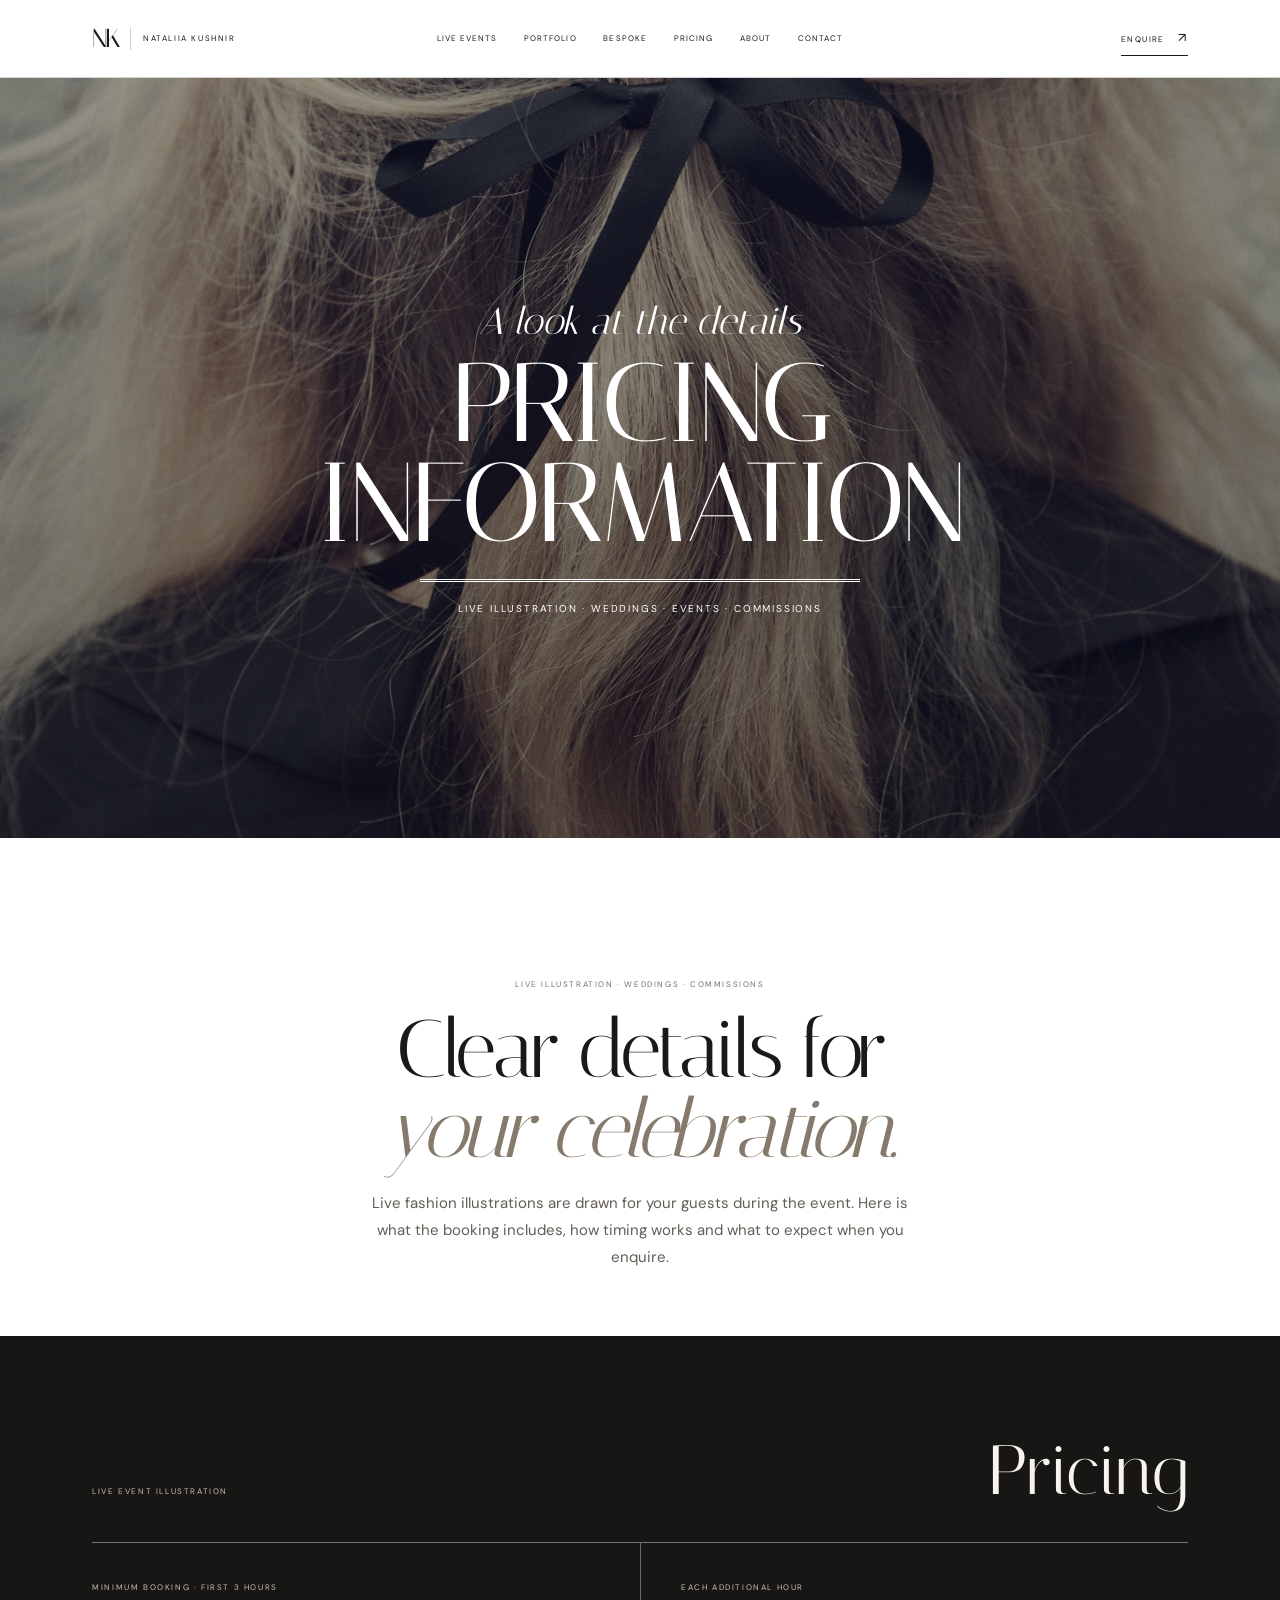
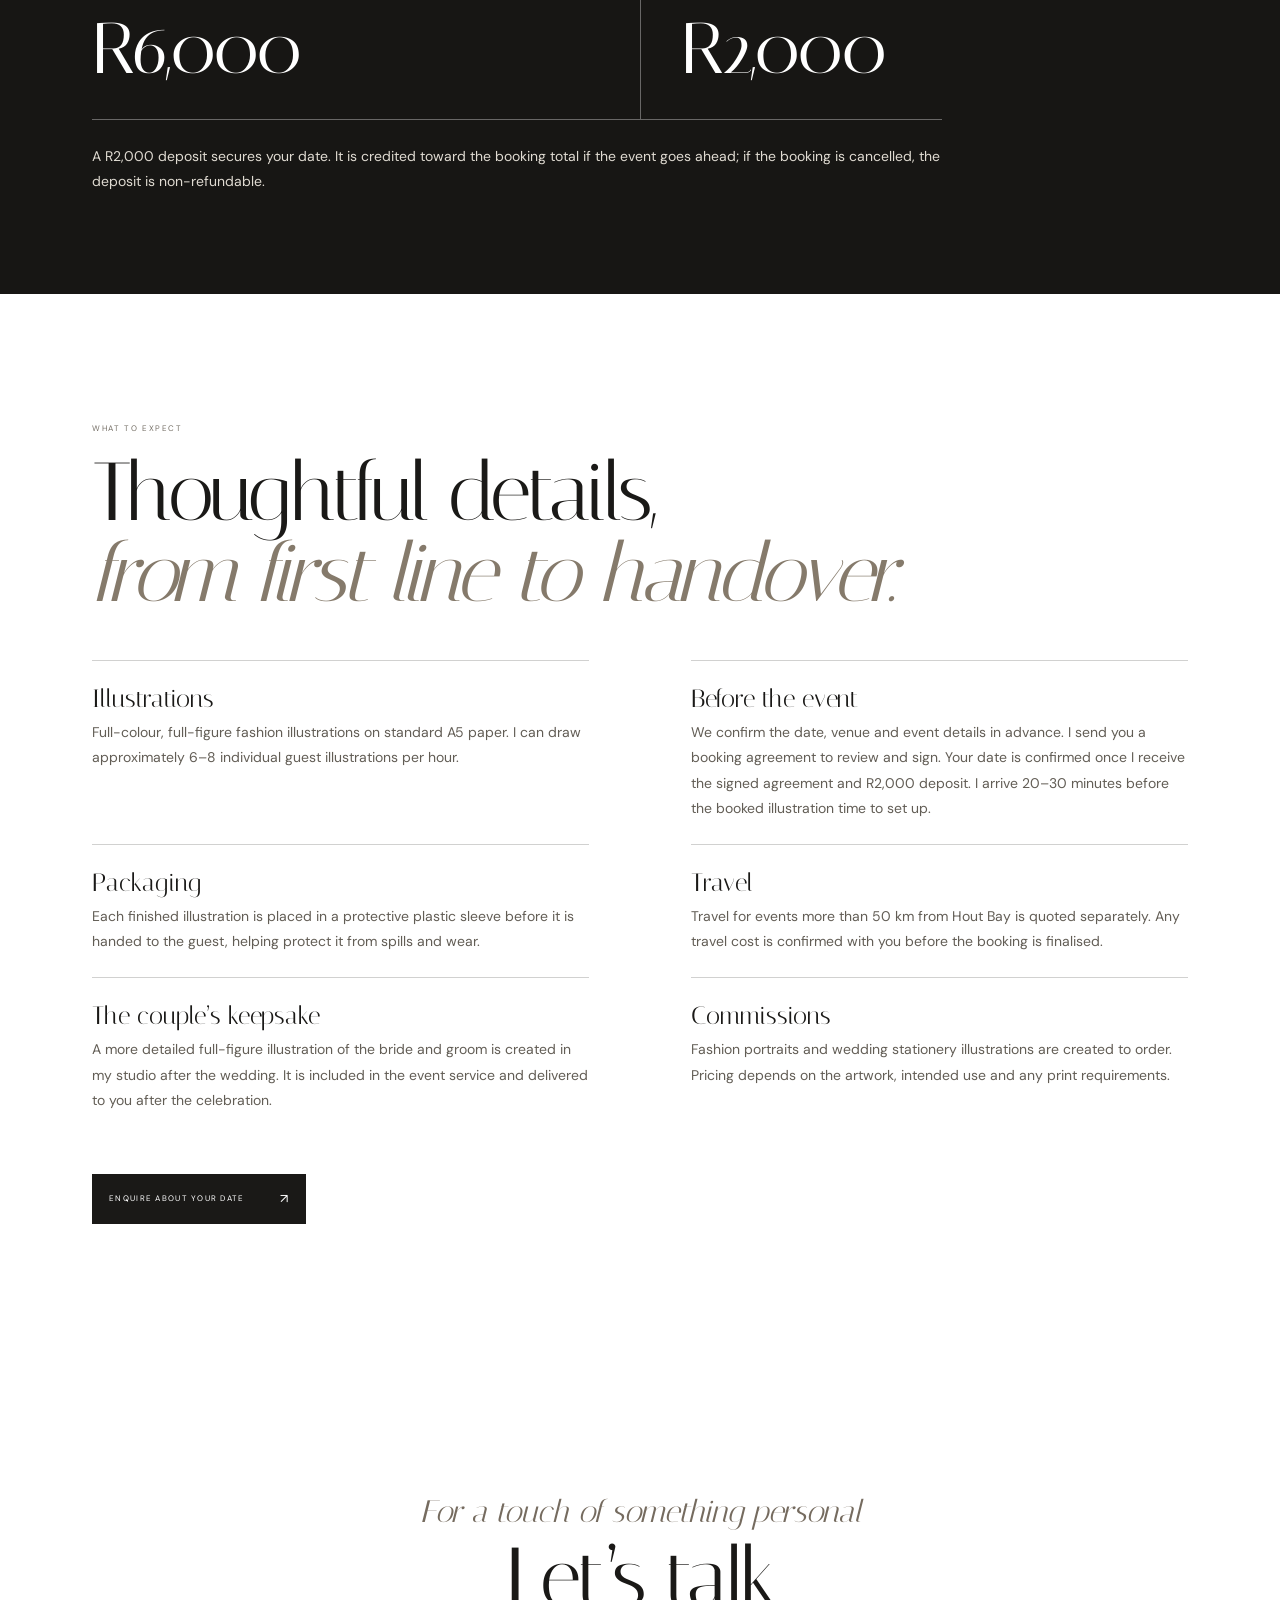
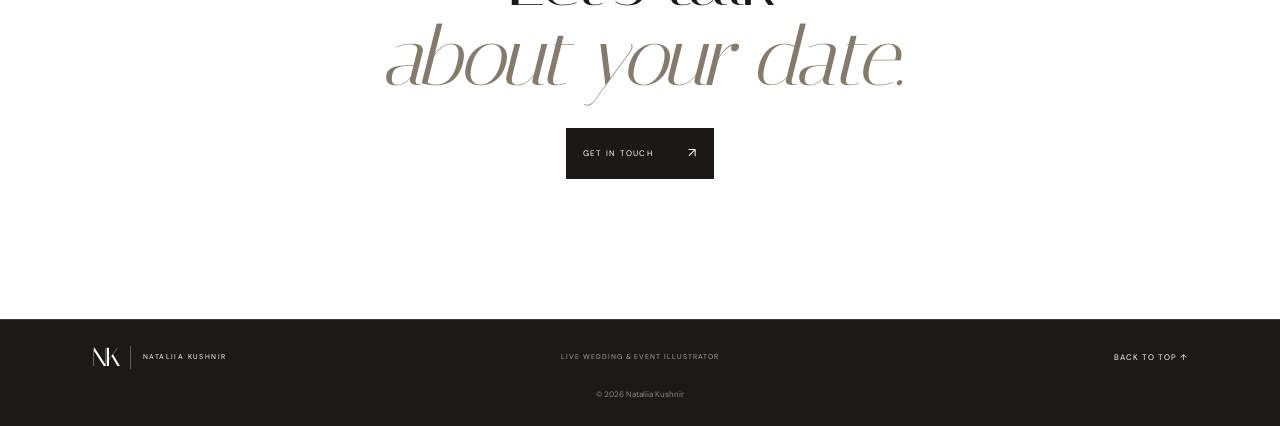
==== pricing.html @ 2652fecc "Publish updated website pages and pricing" ====
<!doctype html>
<html lang="en">
  <head>
    <meta charset="utf-8" />
    <meta name="viewport" content="width=device-width, initial-scale=1" />
    <meta name="theme-color" content="#ffffff" />
    <meta name="description" content="Pricing and booking information for live fashion illustration by Nataliia Kushnir." />
    <title>Pricing Information — Nataliia Kushnir</title>
    <link rel="preconnect" href="https://fonts.googleapis.com" />
    <link rel="preconnect" href="https://fonts.gstatic.com" crossorigin />
    <link href="https://fonts.googleapis.com/css2?family=DM+Sans:wght@400;500;600&family=Italiana&display=swap" rel="stylesheet" />
    <link rel="stylesheet" href="styles.css" />
  </head>
  <body class="pricing-page">
    <a class="skip-link" href="#main">Skip to content</a>
    <header class="site-header">
      <button class="menu-toggle" aria-label="Open navigation" aria-expanded="false" aria-controls="main-nav"><span></span><span></span></button>
      <a class="brand" href="index.html#home" aria-label="Nataliia Kushnir home"><span class="brand-monogram">NK</span><span class="brand-name">NATALIIA KUSHNIR</span></a>
      <nav class="main-nav" id="main-nav" aria-label="Main navigation">
        <a href="index.html#events">Live Events</a><a href="index.html#portfolio">Portfolio</a><a href="index.html#bespoke">Bespoke</a><a href="pricing.html" aria-current="page">Pricing</a><a href="index.html#about">About</a><a href="index.html#contact">Contact</a>
      </nav>
      <a class="nav-enquire" href="index.html#contact">Enquire <span>↗</span></a>
    </header>
    <main id="main">
      <section class="pricing-hero">
        <div class="pricing-hero-panel"><p class="pricing-script">A look at the details</p><h1>Pricing<br />Information</h1><span class="pricing-hero-rule"></span><p>Live illustration · Weddings · Events · Commissions</p></div>
      </section>
      <section class="pricing-intro"><p class="eyebrow">Live illustration · weddings · commissions</p><h2>Clear details for<br /><em>your celebration.</em></h2><p>Live fashion illustrations are drawn for your guests during the event. Here is what the booking includes, how timing works and what to expect when you enquire.</p></section>
      <section class="pricing-rates" aria-label="Live event rates">
        <div class="pricing-rates-heading"><p class="eyebrow">Live event illustration</p><h2>Pricing</h2></div>
        <div class="pricing-rate-grid"><article><p class="eyebrow">Minimum booking · first 3 hours</p><p class="pricing-amount">R6,000</p></article><article><p class="eyebrow">Each additional hour</p><p class="pricing-amount">R2,000</p></article></div>
        <p class="pricing-rate-note">A R2,000 deposit secures your date. It is credited toward the booking total if the event goes ahead; if the booking is cancelled, the deposit is non-refundable.</p>
      </section>
      <section class="pricing-practical"><p class="eyebrow">What to expect</p><h2>Thoughtful details,<br /><em>from first line to handover.</em></h2><div class="pricing-details-grid">
        <article><h3>Illustrations</h3><p>Full-colour, full-figure fashion illustrations on standard A5 paper. I can draw approximately 6–8 individual guest illustrations per hour.</p></article>
        <article><h3>Before the event</h3><p>We confirm the date, venue and event details in advance. I send you a booking agreement to review and sign. Your date is confirmed once I receive the signed agreement and R2,000 deposit. I arrive 20–30 minutes before the booked illustration time to set up.</p></article>
        <article><h3>Packaging</h3><p>Each finished illustration is placed in a protective plastic sleeve before it is handed to the guest, helping protect it from spills and wear.</p></article>
        <article><h3>Travel</h3><p>Travel for events more than 50 km from Hout Bay is quoted separately. Any travel cost is confirmed with you before the booking is finalised.</p></article>
        <article><h3>The couple’s keepsake</h3><p>A more detailed full-figure illustration of the bride and groom is created in my studio after the wedding. It is included in the event service and delivered to you after the celebration.</p></article>
        <article><h3>Commissions</h3><p>Fashion portraits and wedding stationery illustrations are created to order. Pricing depends on the artwork, intended use and any print requirements.</p></article>
      </div><a class="dark-button" href="index.html#contact">Enquire about your date <span>↗</span></a></section>
      <section class="pricing-cta"><p class="contact-script">For a touch of something personal</p><h2>Let’s talk<br /><em>about your date.</em></h2><a class="dark-button" href="index.html#contact">Get in touch <span>↗</span></a></section>
    </main>
    <footer class="site-footer"><a class="brand" href="index.html#home"><span class="brand-monogram">NK</span><span class="brand-name">NATALIIA KUSHNIR</span></a><p>LIVE WEDDING &amp; EVENT ILLUSTRATOR</p><a href="#main">Back to top ↑</a><small>© <span id="year"></span> Nataliia Kushnir</small></footer>
    <script src="script.js"></script>
  </body>
</html>
---- styles.css ----
:root {
  --paper: #ffffff;
  --paper-light: #ffffff;
  --ink: #1a1917;
  --muted: #756f66;
  --line: rgba(26, 25, 23, .2);
  --serif: "Italiana", Georgia, serif;
  --sans: "DM Sans", Arial, sans-serif;
  --gutter: clamp(22px, 7.2vw, 118px);
}
* { box-sizing: border-box; }
html { scroll-behavior: smooth; scroll-padding-top: 82px; }
body { margin: 0; background: var(--paper); color: var(--ink); font: 14px/1.7 var(--sans); }
a { color: inherit; text-decoration: none; }
img, video { display: block; max-width: 100%; }
img { width: 100%; }
.skip-link { position: absolute; left: -9999px; top: 0; z-index: 20; padding: 12px 18px; background: white; }
.skip-link:focus { left: 12px; }
.site-header { min-height: 78px; padding: 0 var(--gutter); display: grid; grid-template-columns: 1fr auto 1fr; align-items: center; gap: 28px; border-bottom: 1px solid var(--line); position: relative; z-index: 5; background: var(--paper); }
.brand { display: inline-flex; align-items: center; gap: 12px; width: max-content; }
.brand-monogram { padding-right: 12px; border-right: 1px solid var(--line); font: 26px/.9 var(--serif); letter-spacing: -.1em; }
.brand-name { font-size: 8px; letter-spacing: .2em; white-space: nowrap; }
.main-nav { display: flex; justify-content: center; gap: clamp(14px, 2.1vw, 30px); font-size: 8px; letter-spacing: .13em; text-transform: uppercase; }
.main-nav a, .nav-enquire, .quiet-link, .light-link, .site-footer>a:last-of-type { transition: opacity .2s ease; }
.main-nav a:hover, .nav-enquire:hover, .quiet-link:hover, .light-link:hover, .site-footer>a:last-of-type:hover { opacity: .55; }
.nav-enquire { justify-self: end; padding: 6px 0; border-bottom: 1px solid var(--ink); font-size: 8px; letter-spacing: .18em; text-transform: uppercase; }
.nav-enquire span { margin-left: 10px; font-size: 13px; }
.menu-toggle { display: none; }
.hero { min-height: max(690px, calc(100svh - 78px)); position: relative; padding: clamp(60px, 8vw, 110px) var(--gutter); display: grid; place-items: center; overflow: hidden; isolation: isolate; background: #1b1a18; color: #fff; }
.hero::after { content: ""; position: absolute; inset: 0; z-index: 1; background: linear-gradient(180deg, rgba(12,11,10,.27), rgba(12,11,10,.48) 55%, rgba(12,11,10,.58)); }
.hero-media { position: absolute; inset: 0; z-index: -1; width: 100%; height: 100%; overflow: hidden; background: #1b1a18; }
.hero-image, .hero-video { position: absolute; inset: 0; width: 100%; height: 100%; object-fit: cover; }
.hero-image { object-position: center 42%; animation: portrait-out 1.2s ease 60s forwards; }
.hero-video { opacity: 0; object-fit: cover; object-position: center center; animation: film-in 1.2s ease 60s forwards; background: #1b1a18; }
@keyframes portrait-out { to { opacity: 0; visibility: hidden; } }
@keyframes film-in { to { opacity: 1; } }
.hero-copy { position: relative; z-index: 2; width: min(900px, 100%); padding: 25px 0 35px; text-align: center; text-shadow: 0 1px 15px rgba(0,0,0,.22); }
.hero-kicker, .eyebrow { font-size: 8px; letter-spacing: .2em; text-transform: uppercase; }
.hero-kicker { margin: 0 0 24px; color: rgba(255,255,255,.85); }
.hero-script { margin: 0 0 28px; color: #f5eee3; font: italic clamp(27px, 4vw, 48px)/1 var(--serif); }
.hero h1 { margin: 0; font: 400 clamp(58px, 8vw, 112px)/.88 var(--serif); letter-spacing: -.025em; }
.hero-rule { width: min(500px, 76%); height: 1px; margin: 32px auto 22px; background: rgba(255,255,255,.75); }
.hero-desc { max-width: 600px; margin: 0 auto; color: rgba(255,255,255,.94); font: italic clamp(17px, 2vw, 24px)/1.5 var(--serif); }
.hero-actions { margin-top: 36px; display: flex; flex-wrap: wrap; justify-content: center; gap: 18px 30px; }
.hero-link { padding-bottom: 7px; border-bottom: 1px solid currentColor; color: #fff; font-size: 9px; letter-spacing: .16em; text-transform: uppercase; }
.hero-link span { margin-left: 9px; font-size: 12px; }
.hero-index { position: absolute; z-index: 2; right: var(--gutter); bottom: 22px; color: rgba(255,255,255,.84); font-size: 7px; letter-spacing: .2em; }
.practice-strip { min-height: 83px; padding: 23px var(--gutter); display: flex; justify-content: center; align-items: center; flex-wrap: wrap; gap: 8px clamp(10px, 2.4vw, 34px); border-bottom: 1px solid var(--line); color: #625d55; text-align: center; font-size: 8px; letter-spacing: .16em; text-transform: uppercase; }
.practice-strip i { color: #aa9e8e; font: 20px var(--serif); }
.events-section, .portfolio-section, .information-section { padding: clamp(85px, 12vw, 160px) var(--gutter); }
.section-heading { max-width: 760px; margin: 0 auto clamp(45px, 7vw, 84px); text-align: center; }
.eyebrow { margin: 0 0 18px; color: var(--muted); }
.section-heading h2, .bespoke-copy h2, .about-copy h2, .contact-section h2 { margin: 0; font: 400 clamp(45px, 7vw, 82px)/.99 var(--serif); letter-spacing: -.045em; }
.section-heading h2 em, .bespoke-copy h2 em, .about-copy h2 em, .contact-section h2 em { color: #857a6b; font-weight: 400; }
.section-heading-left { max-width: none; text-align: left; }
.events-intro { margin-bottom: 65px; display: grid; grid-template-columns: 1.3fr .7fr; align-items: end; gap: 8vw; }
.events-intro h2 { font-size: clamp(43px, 6.6vw, 78px); }
.intro-copy { max-width: 375px; padding-bottom: 5px; }
.intro-copy p { margin: 0 0 22px; color: #615c54; font-size: 15px; line-height: 1.85; }
.quiet-link, .light-link { display: inline-flex; align-items: center; gap: 14px; padding-bottom: 5px; border-bottom: 1px solid currentColor; font-size: 8px; letter-spacing: .14em; text-transform: uppercase; }
.couple-feature { margin-top: clamp(100px, 15vw, 190px); padding-top: clamp(55px, 8vw, 100px); border-top: 1px solid var(--line); }
.couple-heading { max-width: 780px; margin-bottom: 0; }
.couple-heading h3 { margin: 0; font: 400 clamp(42px, 6vw, 72px)/1 var(--serif); letter-spacing: -.035em; }
.couple-heading h3 em { color: #857a6b; }
.couple-heading>p:last-child { max-width: 620px; margin: 22px 0 0; color: #615c54; font-size: 15px; line-height: 1.85; }
.couple-gallery { margin-top: clamp(38px, 6vw, 74px); display: grid; grid-template-columns: repeat(3, minmax(0, 1fr)); gap: clamp(14px, 2.2vw, 30px); }
.couple-gallery figure { min-width: 0; margin: 0; }
.couple-gallery img { width: 100%; height: auto; object-fit: contain; }
.couple-gallery figcaption { padding-top: 10px; color: #58534c; font: italic 13px var(--serif); }
.portfolio-card figcaption { padding-top: 12px; display: flex; justify-content: space-between; gap: 10px; color: #58534c; font: italic 15px var(--serif); }
.portfolio-card figcaption span:last-child { color: var(--muted); font: 7px var(--sans); letter-spacing: .12em; text-transform: uppercase; text-align: right; }
.event-footnote { margin-top: 48px; padding: 22px 0; display: grid; grid-template-columns: repeat(3, 1fr); gap: 22px; border-top: 1px solid var(--line); border-bottom: 1px solid var(--line); color: var(--ink); }
.event-footnote div { display: flex; flex-direction: column; gap: 5px; }
.event-footnote strong { font: 400 clamp(19px, 2vw, 27px)/1.15 var(--serif); }
.event-footnote span { color: #625d55; font-size: 13px; line-height: 1.5; }
.guest-feature { margin-top: clamp(75px, 11vw, 140px); display: grid; grid-template-columns: .92fr 1.08fr; align-items: center; gap: clamp(35px, 8vw, 110px); }
.guest-art img { width: 100%; max-height: 700px; object-fit: cover; object-position: center 48%; }
.guest-art-gallery { display: grid; grid-template-columns: 1fr 1fr; align-items: start; gap: clamp(10px, 1.5vw, 20px); }
.guest-art-gallery figure { min-width: 0; margin: 0; }
.guest-art-gallery img { width: 100%; height: auto; max-height: none; aspect-ratio: 4 / 5; object-fit: cover; }
.guest-art-gallery figcaption { padding-top: 10px; display: flex; flex-direction: column; align-items: flex-start; gap: 4px; color: #58534c; font: italic 13px var(--serif); }
.guest-art-gallery figcaption small { color: var(--muted); font: 500 10px/1.5 var(--sans); letter-spacing: .04em; }
.guest-copy h3 { margin: 0; font: 400 clamp(42px, 5.7vw, 70px)/1 var(--serif); letter-spacing: -.035em; }
.guest-copy h3 em { color: #857a6b; }
.guest-copy>p:not(.eyebrow) { max-width: 560px; margin: 23px 0 0; color: #615c54; font-size: 15px; line-height: 1.85; }
.graded-video { filter: saturate(.88) sepia(.05) contrast(.98) brightness(1.02); }
.portfolio-section { background: #fff; }
.portfolio-section .section-heading { margin-bottom: 60px; }
.heading-note { max-width: 350px; margin: 19px auto 0; color: var(--muted); font-size: 11px; }
.portfolio-grid { display: grid; grid-template-columns: 1.08fr .92fr; align-items: start; gap: clamp(24px, 5vw, 68px) clamp(18px, 3.4vw, 46px); }
.portfolio-card { margin: 0; }
.portfolio-card img { width: 100%; height: clamp(310px, 43vw, 550px); object-fit: cover; background: transparent; }
.portfolio-card-large img { height: clamp(400px, 56vw, 690px); object-position: center 44%; }
.portfolio-card-fashion { margin-top: 22px; }
.portfolio-card-accessories { margin-top: -80px; }
.portfolio-card-accessories img { height: clamp(300px, 38vw, 480px); }
.portfolio-card-sketchbook img { object-position: 68% center; }
.portfolio-card-accessories img { object-position: 76% center; }
.portfolio-card-sketchbook img { height: clamp(400px, 48vw, 620px); object-fit: contain; background: transparent; }
.portfolio-card-sketchbook-cropped img { clip-path: inset(0 1.2% 0 0); }
.bespoke-section { min-height: 720px; display: grid; grid-template-columns: 1fr 1fr; background: #1c1b19; color: var(--paper); }
.bespoke-image { min-height: 600px; overflow: hidden; }
.bespoke-image img { width: 100%; height: 100%; min-height: inherit; object-fit: cover; object-position: center 42%; }
.bespoke-copy { padding: clamp(60px, 9vw, 130px); display: flex; flex-direction: column; justify-content: center; align-items: flex-start; }
.bespoke-copy .eyebrow { color: #b9b1a6; }
.bespoke-copy h2 { font-size: clamp(45px, 6.4vw, 76px); }
.bespoke-copy h2 em { color: #c6b9a8; }
.bespoke-copy>p:not(.eyebrow) { max-width: 440px; margin: 24px 0 30px; color: #d0cbc2; font-size: 15px; line-height: 1.85; }
.light-link { color: var(--paper); }
.about-section { padding: clamp(85px, 12vw, 158px) var(--gutter); display: grid; grid-template-columns: .92fr 1.08fr; align-items: center; gap: clamp(40px, 9vw, 130px); }
.about-image { position: relative; }
.about-image img { width: 100%; height: min(65vw, 720px); min-height: 500px; object-fit: cover; object-position: center 40%; }
.about-slideshow { height: min(65vw, 720px); min-height: 500px; overflow: hidden; background: #fff; }
.about-slideshow .about-slide { position: absolute; inset: 0; height: 100%; min-height: 0; opacity: 0; transition: opacity .65s ease; }
.about-slideshow .about-slide.is-active { opacity: 1; }
.about-slideshow span { z-index: 1; }
.about-image span { position: absolute; left: 16px; bottom: 15px; color: #fff; font-size: 7px; letter-spacing: .16em; text-shadow: 0 1px 8px #222; }
.about-overline { margin: 0 0 8px; color: #766c5e; font: italic 22px var(--serif); }
.about-copy h2 { font-size: clamp(42px, 6vw, 73px); }
.about-copy>p:not(.eyebrow):not(.about-overline):not(.about-signature) { max-width: 560px; margin: 24px 0; color: #5f5a52; font-size: 15px; line-height: 1.85; }
.about-signature { margin: 20px 0 28px; font: italic 25px var(--serif); }
.information-section { background: #fff; }
.information-section .section-heading { margin-bottom: 62px; }
.information-grid { display: grid; grid-template-columns: 1fr .74fr; gap: 9vw; }
.how-it-works article { padding: 21px 0; display: grid; grid-template-columns: 40px 1fr; gap: 12px; border-top: 1px solid var(--line); }
.how-it-works article:last-child { border-bottom: 1px solid var(--line); }
.how-it-works .how-it-works-label { max-width: none; margin: 0; padding: 0 0 2px 52px; color: var(--muted); font: 7px var(--sans); letter-spacing: .16em; text-transform: uppercase; }
.how-it-works article>span { color: var(--muted); font-size: 8px; letter-spacing: .12em; }
.how-it-works h3 { margin: 0 0 8px; font: 400 clamp(19px, 1.8vw, 23px)/1.2 var(--serif); }
.how-it-works p { max-width: 450px; margin: 0; color: #625d55; font-size: 14px; line-height: 1.8; }
.booking-specs { margin-top: 25px; padding-top: 20px; border-top: 1px solid var(--line); }
.booking-specs .eyebrow { margin: 0 0 15px; }
.booking-specs ul { margin: 0; padding: 0; display: grid; grid-template-columns: 1fr 1fr; gap: 18px 20px; list-style: none; }
.booking-specs li { display: flex; flex-direction: column; gap: 4px; }
.booking-specs li strong { font: 400 20px/1.15 var(--serif); }
.booking-specs li span { color: #69635b; font-size: 12px; line-height: 1.5; }
.price-panel { align-self: start; padding: 24px 0; border-top: 1px solid var(--line); border-bottom: 1px solid var(--line); background: transparent; }
.price-panel .eyebrow { margin-bottom: 23px; }
.price { margin: 0; font: 400 clamp(30px, 3.4vw, 42px)/1 var(--serif); letter-spacing: -.04em; }
.price small { color: var(--muted); font: 9px var(--sans); letter-spacing: 0; }
.price-caption, .travel-note { color: #69635b; font-size: 13px; line-height: 1.7; }
.price-caption { margin: 8px 0 0; }
.price-divider { height: 1px; margin: 22px 0; background: var(--line); }
.travel-note { margin: 22px 0 0; }
.dark-button, .contact-button { width: max-content; margin-top: 25px; padding: 14px 17px; display: flex; justify-content: space-between; align-items: center; gap: 35px; background: var(--ink); color: var(--paper); font-size: 8px; letter-spacing: .16em; text-transform: uppercase; }
.dark-button span, .contact-button span { font-size: 13px; }
.contact-section { padding: clamp(90px, 13vw, 165px) var(--gutter) 90px; background: #fff; color: var(--ink); text-align: center; }
.contact-section .eyebrow { color: #b8b0a4; }
.contact-section .eyebrow { color: var(--muted); }
.contact-section h2 { font-size: clamp(48px, 7vw, 86px); letter-spacing: -.035em; text-transform: uppercase; }
.contact-section h2 em { color: #c6b9a8; }
.contact-script { margin: 0; color: #756b5f; font: italic clamp(21px, 3vw, 31px) var(--serif); }
.contact-lead { margin: 22px 0 10px; color: #5f5a52; font-size: 14px; letter-spacing: .06em; text-transform: uppercase; }
.instagram-feature { min-height: 470px; padding: clamp(55px, 7vw, 100px) var(--gutter); display: grid; grid-template-columns: .9fr 1.1fr; align-items: center; gap: clamp(35px, 7vw, 100px); overflow: hidden; background: #1b1a18; color: var(--paper); }
.instagram-copy { max-width: 510px; }
.instagram-copy .eyebrow { color: #b8b0a4; }
.instagram-copy h2 { margin: 0; font: 400 clamp(42px, 6vw, 78px)/.95 var(--serif); letter-spacing: -.04em; text-transform: uppercase; }
.instagram-copy h2 em { font-weight: 400; }
.instagram-copy>p:not(.eyebrow) { max-width: 380px; margin: 23px 0 0; color: #c7c2b8; font-size: 15px; line-height: 1.8; }
.instagram-link { margin-top: 25px; display: inline-flex; align-items: center; gap: 38px; padding-bottom: 8px; border-bottom: 1px solid rgba(255,255,255,.45); font-size: 8px; letter-spacing: .14em; text-transform: uppercase; }
.instagram-link span { font-size: 13px; }
.instagram-collage { min-height: 340px; padding: 0; position: relative; display: grid; grid-template-columns: repeat(4, 1fr); grid-template-rows: repeat(2, minmax(130px, 1fr)); gap: 9px; transform: rotate(-3deg); background: transparent; box-shadow: none; }
.instagram-tile { width: 100%; height: 100%; min-height: 0; object-fit: cover; }
.instagram-tile-one { grid-column: 1 / 3; grid-row: 1 / 3; }
.instagram-tile-two { grid-column: 3 / 5; grid-row: 1; }
.instagram-tile-three { grid-column: 3; grid-row: 2; }
.instagram-tile-four { grid-column: 4; grid-row: 2; }
.instagram-handle { position: absolute; left: 10px; bottom: -27px; color: #d7d1c8; font: italic 15px var(--serif); }
.instagram-handle span { margin-left: 14px; font: 7px "DM Sans", sans-serif; letter-spacing: .13em; }
.instagram-collage:hover .instagram-tile { filter: brightness(.9); }
.instagram-tile { transition: filter .2s ease; }
.contact-button { margin: 36px auto 34px; background: var(--paper); color: var(--ink); }
.contact-details { display: flex; justify-content: center; flex-wrap: wrap; gap: 12px 32px; color: #625d55; font: italic 16px var(--serif); }
.enquiry-tabs { width: min(900px, 100%); margin: 65px auto 0; display: flex; justify-content: center; gap: clamp(10px, 4vw, 48px); border-bottom: 1px solid var(--ink); }
.enquiry-tabs button { padding: 15px 23px 17px; border: 1px solid transparent; border-bottom: 0; background: transparent; color: var(--ink); font: italic 16px var(--serif); text-transform: uppercase; cursor: pointer; }
.enquiry-tabs button[aria-selected="true"] { border-color: var(--ink); background: #fff; transform: translateY(1px); }
.enquiry-form { width: min(900px, 100%); margin: 0 auto; padding: clamp(28px, 5vw, 64px); border: 1px solid var(--ink); border-top: 0; text-align: left; }
.enquiry-form[hidden] { display: none; }
.enquiry-form label { margin-bottom: 22px; display: block; color: var(--ink); font: 13px var(--serif); text-transform: uppercase; }
.enquiry-form label span { color: #aa5148; }
.enquiry-form input, .enquiry-form select, .enquiry-form textarea { width: 100%; min-height: 48px; margin-top: 8px; padding: 12px 14px; border: 1px solid #bdbab4; border-radius: 0; background: #fff; color: var(--ink); font: 14px var(--serif); text-transform: none; }
.enquiry-form textarea { resize: vertical; }
.enquiry-form input:focus, .enquiry-form select:focus, .enquiry-form textarea:focus { outline: 1px solid var(--ink); outline-offset: 1px; }
.form-row { display: grid; grid-template-columns: 1fr 1fr; gap: 24px; }
.form-note { max-width: 650px; margin: 25px 0; color: #625d55; font: italic 15px/1.6 var(--serif); }
.form-submit { min-width: 140px; padding: 14px 19px; display: flex; justify-content: space-between; align-items: center; gap: 30px; border: 0; background: var(--ink); color: var(--paper); font: 13px var(--serif); text-transform: uppercase; cursor: pointer; }
.site-footer { padding: 24px var(--gutter); display: grid; grid-template-columns: 1fr 1fr 1fr; align-items: center; gap: 18px; background: #1b1a18; color: var(--paper); border-top: 1px solid rgba(255,255,255,.15); }
.site-footer .brand-monogram { border-color: rgba(255,255,255,.3); }
.site-footer .brand-name { font-size: 7px; }
.site-footer>p { color: #aaa49a; text-align: center; font-size: 7px; letter-spacing: .14em; }
.site-footer>a:last-of-type { justify-self: end; font-size: 8px; letter-spacing: .12em; text-transform: uppercase; }
.site-footer small { grid-column: 1/-1; color: #8f8a81; font-size: 8px; text-align: center; }
.portfolio-card-wedding img { height: clamp(430px, 52vw, 680px); object-fit: contain; }
.pricing-hero { min-height: min(78vw, 760px); display: grid; place-items: center; padding: clamp(45px, 8vw, 110px) var(--gutter); background: linear-gradient(rgba(18,17,16,.34), rgba(18,17,16,.48)), url("site-pricing-background.jpg") center 44% / cover no-repeat; color: #fff; }
.pricing-hero-panel { width: min(900px, 100%); padding: clamp(45px, 7vw, 90px) 25px; text-align: center; }
.pricing-script { margin: 0; font: italic clamp(24px, 3.2vw, 38px)/1.2 var(--serif); }
.pricing-hero h1 { margin: 8px 0 0; font: 400 clamp(58px, 9vw, 112px)/.9 var(--serif); letter-spacing: -.035em; text-transform: uppercase; }
.pricing-hero-rule { width: min(440px, 70%); height: 3px; margin: 25px auto 18px; display: block; border-top: 1px solid currentColor; border-bottom: 1px solid currentColor; }
.pricing-hero-panel>p:last-child { margin: 0; font-size: 10px; letter-spacing: .18em; text-transform: uppercase; }
.pricing-intro { max-width: 760px; margin: 0 auto; padding: clamp(80px, 11vw, 140px) var(--gutter) 65px; text-align: center; }
.pricing-intro h2, .pricing-practical>h2, .pricing-cta h2 { margin: 0; font: 400 clamp(48px, 7vw, 82px)/.98 var(--serif); letter-spacing: -.04em; }
.pricing-intro h2 em, .pricing-practical>h2 em, .pricing-cta h2 em { color: #857a6b; }
.pricing-intro>p:last-child { max-width: 570px; margin: 20px auto 0; color: #625d55; font-size: 15px; line-height: 1.8; }
.pricing-offerings { padding: 0 var(--gutter) clamp(80px, 11vw, 140px); display: grid; grid-template-columns: repeat(3, 1fr); gap: clamp(24px, 4vw, 55px); }
.pricing-card { padding: 27px 0 0; border-top: 1px solid var(--ink); }
.pricing-card .eyebrow { margin-bottom: 12px; }
.pricing-card h2 { margin: 0 0 28px; font: 400 clamp(28px, 3vw, 38px)/1.1 var(--serif); }
.pricing-amount { margin: 0; font: 400 clamp(44px, 5vw, 60px)/1 var(--serif); letter-spacing: -.04em; }
.pricing-amount-small { font-size: 38px; }
.pricing-amount.pricing-custom { font-size: clamp(25px, 2.7vw, 34px); letter-spacing: -.02em; }
.pricing-unit { margin: 8px 0 0; color: var(--muted); font-size: 12px; }
.pricing-separator { height: 1px; margin: 23px 0; background: var(--line); }
.pricing-description { margin: 25px 0 0; color: #625d55; font-size: 14px; line-height: 1.8; }
.pricing-practical { padding: clamp(75px, 10vw, 130px) var(--gutter); background: #fff; }
.pricing-details-grid { margin-top: 46px; display: grid; grid-template-columns: 1fr 1fr; gap: 0 clamp(40px, 8vw, 110px); }
.pricing-details-grid article { padding: 23px 0; border-top: 1px solid var(--line); }
.pricing-details-grid h3 { margin: 0 0 7px; font: 400 25px var(--serif); }
.pricing-details-grid p { max-width: 540px; margin: 0; color: #625d55; font-size: 14px; line-height: 1.8; }
.pricing-practical>.dark-button { margin-top: 38px; }
.pricing-cta { padding: clamp(80px, 11vw, 145px) var(--gutter); text-align: center; }
.pricing-cta h2 { margin-top: 8px; }
.pricing-cta .dark-button { margin: 30px auto 0; }
.pricing-rates { padding: clamp(58px, 8vw, 100px) var(--gutter); background: #171614; color: #f7f4ef; }
.pricing-rates-heading { display: flex; align-items: baseline; justify-content: space-between; gap: 24px; padding-bottom: 25px; border-bottom: 1px solid rgba(255,255,255,.4); }
.pricing-rates-heading .eyebrow { color: #c8c0b3; }
.pricing-rates-heading h2 { margin: 0; font: 400 clamp(42px, 6vw, 70px)/1 var(--serif); }
.pricing-rate-grid { display: grid; grid-template-columns: 1fr 1fr; }
.pricing-rate-grid article { padding: 38px 32px 34px 0; }
.pricing-rate-grid article + article { padding-left: 40px; border-left: 1px solid rgba(255,255,255,.35); }
.pricing-rate-grid .eyebrow { color: #c8c0b3; }
.pricing-rates .pricing-amount { color: #fff; font-size: clamp(48px, 6vw, 72px); }
.pricing-rate-note { max-width: 850px; margin: 0; padding-top: 24px; border-top: 1px solid rgba(255,255,255,.35); color: #e0dbd2; font-size: 14px; line-height: 1.8; }
@media(max-width:1050px) {
  .site-header { grid-template-columns: auto 1fr auto; gap: 18px; }
  .main-nav { gap: 12px; font-size: 7px; }
  .main-nav a:nth-last-child(-n+2) { display: none; }
}
@media(max-width:760px) {
  .site-header { min-height: 68px; display: flex; justify-content: space-between; }
  .brand { order: 2; }
  .brand-monogram { padding-right: 9px; font-size: 22px; }
  .brand-name { font-size: 7px; }
  .menu-toggle { order: 1; padding: 10px; display: flex; flex-direction: column; gap: 5px; background: transparent; border: 0; }
  .menu-toggle span { display: block; width: 18px; height: 1px; background: var(--ink); }
  .nav-enquire { order: 3; font-size: 7px; }
  .main-nav { position: absolute; top: 68px; left: 0; right: 0; padding: 22px var(--gutter) 26px; display: none; flex-direction: column; align-items: flex-start; gap: 16px; background: var(--paper); border-bottom: 1px solid var(--line); font-size: 8px; }
  .main-nav.is-open { display: flex; }
  .main-nav a:nth-last-child(-n+2) { display: block; }
  .hero { min-height: max(760px, calc(100svh - 68px)); padding: 52px 20px 74px; }
  .hero-copy { width: 100%; padding: 0; text-align: center; }
  .hero-kicker { max-width: 360px; margin: 0 auto 20px; font-size: 7px; line-height: 1.8; }
  .hero-script { font-size: clamp(27px, 6vw, 38px); }
  .hero h1 { font-size: clamp(48px, 12.4vw, 78px); }
  .hero-desc { max-width: 390px; margin: 0 auto; font-size: 15px; }
  .hero-actions { flex-direction: column; align-items: center; gap: 13px; }
  .hero-link { font-size: 7px; }
  .hero-index { right: 18px; bottom: 20px; }
  .practice-strip { min-height: 70px; padding: 20px 18px; gap: 7px 12px; font-size: 7px; line-height: 1.55; }
  .practice-strip i { font-size: 15px; }
  .events-section, .portfolio-section, .information-section { padding: 82px var(--gutter); }
  .events-intro { grid-template-columns: 1fr; gap: 22px; margin-bottom: 42px; }
  .events-intro h2 { font-size: clamp(42px, 10.5vw, 66px); }
  .intro-copy { max-width: 440px; }
  .intro-copy p { font-size: 14px; }
  .couple-feature { margin-top: 95px; padding-top: 55px; }
  .couple-gallery { grid-template-columns: 1fr; gap: 24px; }
  .couple-gallery img { max-height: 680px; }
  .event-footnote { margin-top: 30px; grid-template-columns: 1fr; gap: 17px; }
  .event-footnote strong { font-size: 22px; }
  .event-footnote span { font-size: 13px; }
  .guest-feature { grid-template-columns: 1fr; gap: 30px; }
  .guest-art img { height: 112vw; max-height: 620px; object-position: center; }
  .guest-art-gallery img { height: auto; max-height: none; aspect-ratio: 4 / 5; }
  .guest-copy h3 { font-size: clamp(42px, 10.5vw, 64px); }
  .guest-copy>p:not(.eyebrow) { font-size: 14px; }
  .section-heading { margin-bottom: 38px; }
  .section-heading h2 { font-size: clamp(43px, 11vw, 66px); }
  .heading-note { font-size: 10px; }
  .portfolio-grid { grid-template-columns: 1fr; gap: 27px; }
  .portfolio-card img, .portfolio-card-large img, .portfolio-card-accessories img { height: auto; max-height: 620px; aspect-ratio: 4 / 5; }
  .portfolio-card-wedding img { height: auto; max-height: 720px; aspect-ratio: auto; object-fit: contain; }
  .booking-specs ul { grid-template-columns: 1fr 1fr; }
  .portfolio-card-fashion, .portfolio-card-accessories { margin: 0; }
  .portfolio-card figcaption { font-size: 13px; }
  .portfolio-card figcaption span:last-child { font-size: 6px; }
  .bespoke-section { grid-template-columns: 1fr; }
  .bespoke-image { min-height: auto; height: 96vw; max-height: 620px; }
  .bespoke-copy { padding: 63px var(--gutter) 72px; }
  .bespoke-copy h2 { font-size: clamp(46px, 11vw, 68px); }
  .bespoke-copy>p:not(.eyebrow) { font-size: 14px; }
  .about-section { grid-template-columns: 1fr; gap: 32px; padding-top: 78px; padding-bottom: 85px; }
  .about-image img { height: 118vw; min-height: 0; max-height: 690px; object-position: center 40%; }
  .about-slideshow { height: 118vw; min-height: 0; max-height: 690px; }
  .about-copy h2 { font-size: clamp(43px, 10.5vw, 63px); }
  .about-copy>p:not(.eyebrow):not(.about-overline):not(.about-signature) { font-size: 14px; }
  .information-section .section-heading { margin-bottom: 38px; }
  .information-grid { grid-template-columns: 1fr; gap: 32px; }
  .how-it-works h3 { font-size: 21px; }
  .how-it-works p { font-size: 14px; }
  .price-panel { padding: 25px; }
  .price { font-size: 35px; }
  .contact-section { padding-top: 82px; padding-bottom: 50px; }
  .contact-section h2 { font-size: clamp(39px, 10vw, 60px); }
  .contact-details { flex-direction: column; gap: 11px; }
  .enquiry-tabs { margin-top: 42px; gap: 0; }
  .enquiry-tabs button { flex: 1; padding: 13px 8px; font-size: 13px; }
  .enquiry-form { padding: 24px 18px; }
  .form-row { grid-template-columns: 1fr; gap: 0; }
  .site-footer { grid-template-columns: 1fr auto; }
  .site-footer>p { grid-column: 1/-1; grid-row: 2; margin: 0; text-align: left; }
  .site-footer>a:last-of-type { grid-column: 2; grid-row: 1; }
  .site-footer small { text-align: left; }
  .pricing-hero { min-height: 72svh; padding: 35px 18px; background-position: center center; }
  .pricing-hero-panel { padding: 40px 10px; }
  .pricing-hero h1 { font-size: clamp(50px, 14vw, 82px); }
  .pricing-hero-panel>p:last-child { font-size: 8px; line-height: 1.8; }
  .pricing-intro { padding-top: 76px; padding-bottom: 42px; }
  .pricing-offerings { grid-template-columns: 1fr; gap: 42px; padding-bottom: 80px; }
  .pricing-rates-heading { display: block; }
  .pricing-rates-heading h2 { margin-top: 12px; }
  .pricing-rate-grid { grid-template-columns: 1fr; }
  .pricing-rate-grid article { padding: 26px 0; }
  .pricing-rate-grid article + article { padding-left: 0; border-left: 0; border-top: 1px solid rgba(255,255,255,.35); }
  .pricing-card { padding-top: 21px; }
  .pricing-card h2 { margin-bottom: 20px; }
  .pricing-practical { padding-top: 76px; padding-bottom: 80px; }
  .pricing-details-grid { grid-template-columns: 1fr; margin-top: 30px; }
  .pricing-cta { padding-top: 78px; padding-bottom: 85px; }
}
@media(prefers-reduced-motion:reduce) {
  html { scroll-behavior: auto; }
  *, *::before, *::after { transition: none !important; }
  .hero-image { animation: none; opacity: 1; visibility: visible; }
  .hero-video { display: none; }
}
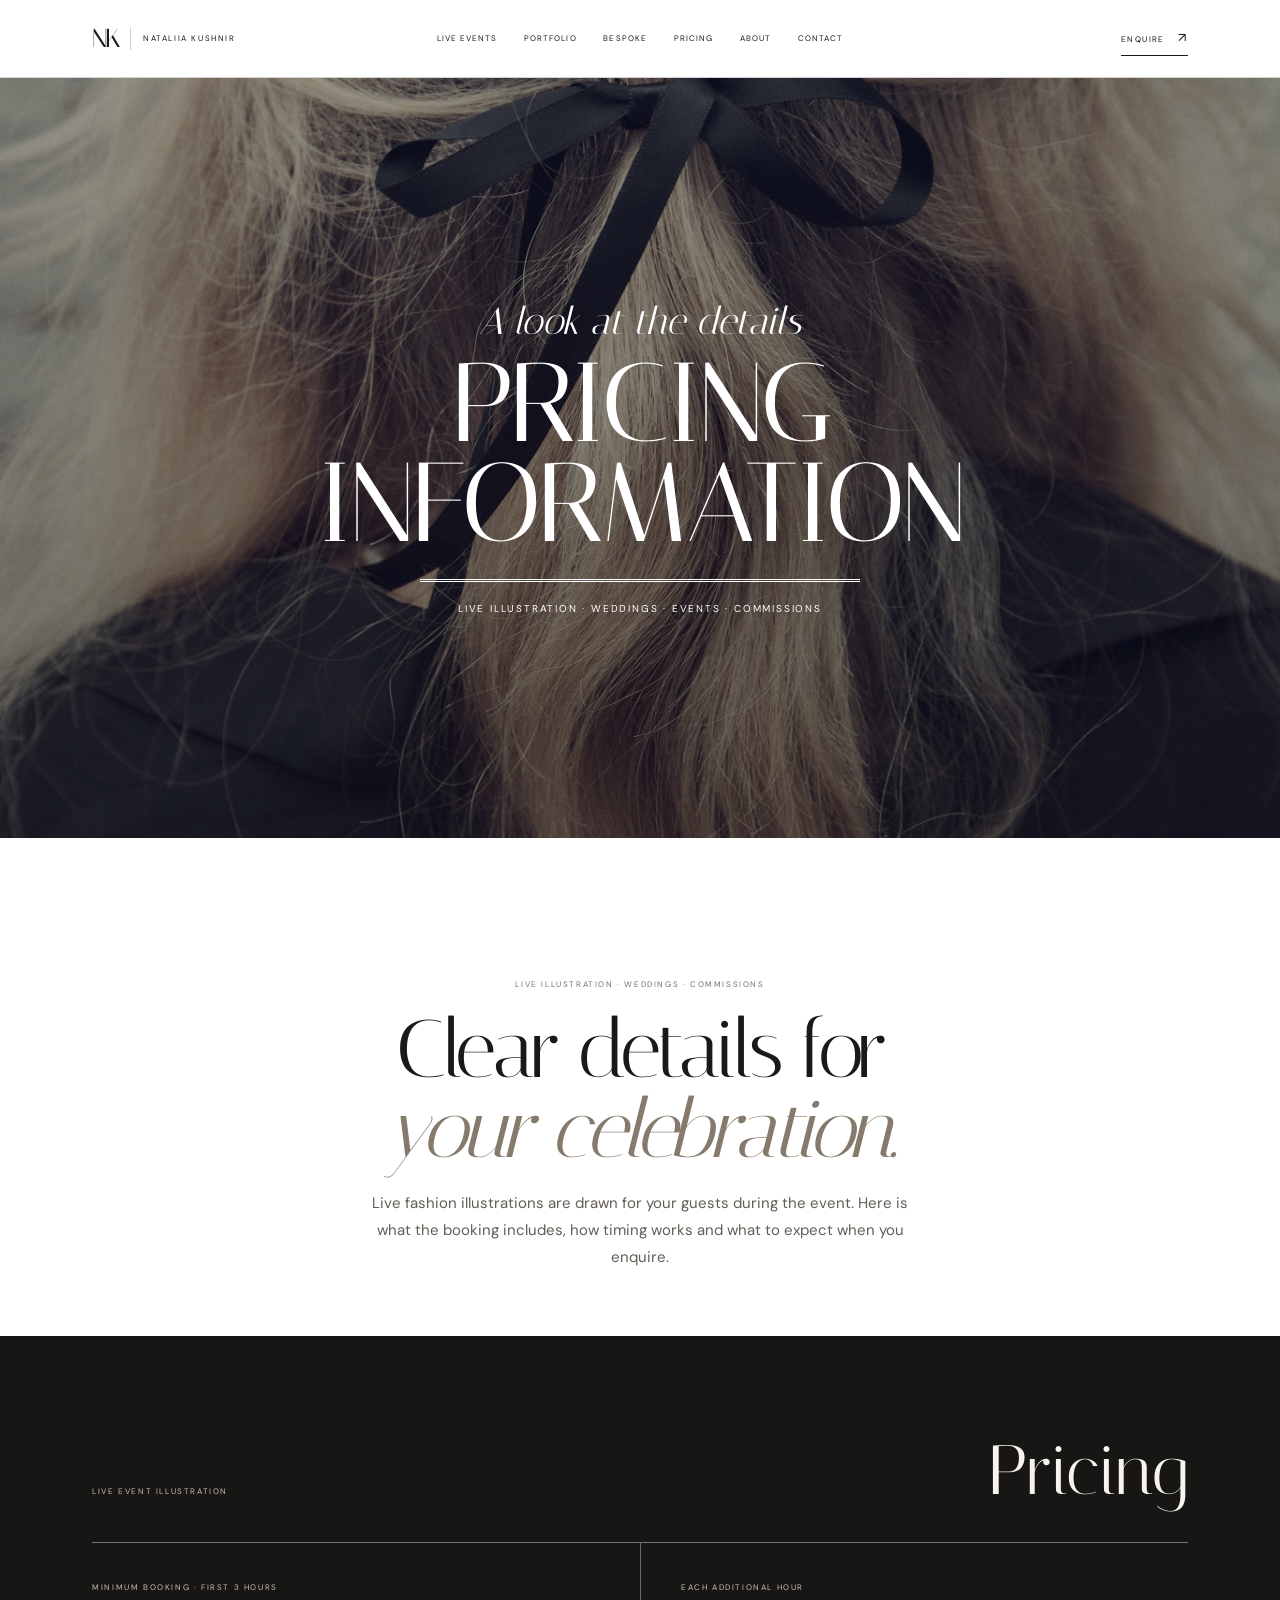
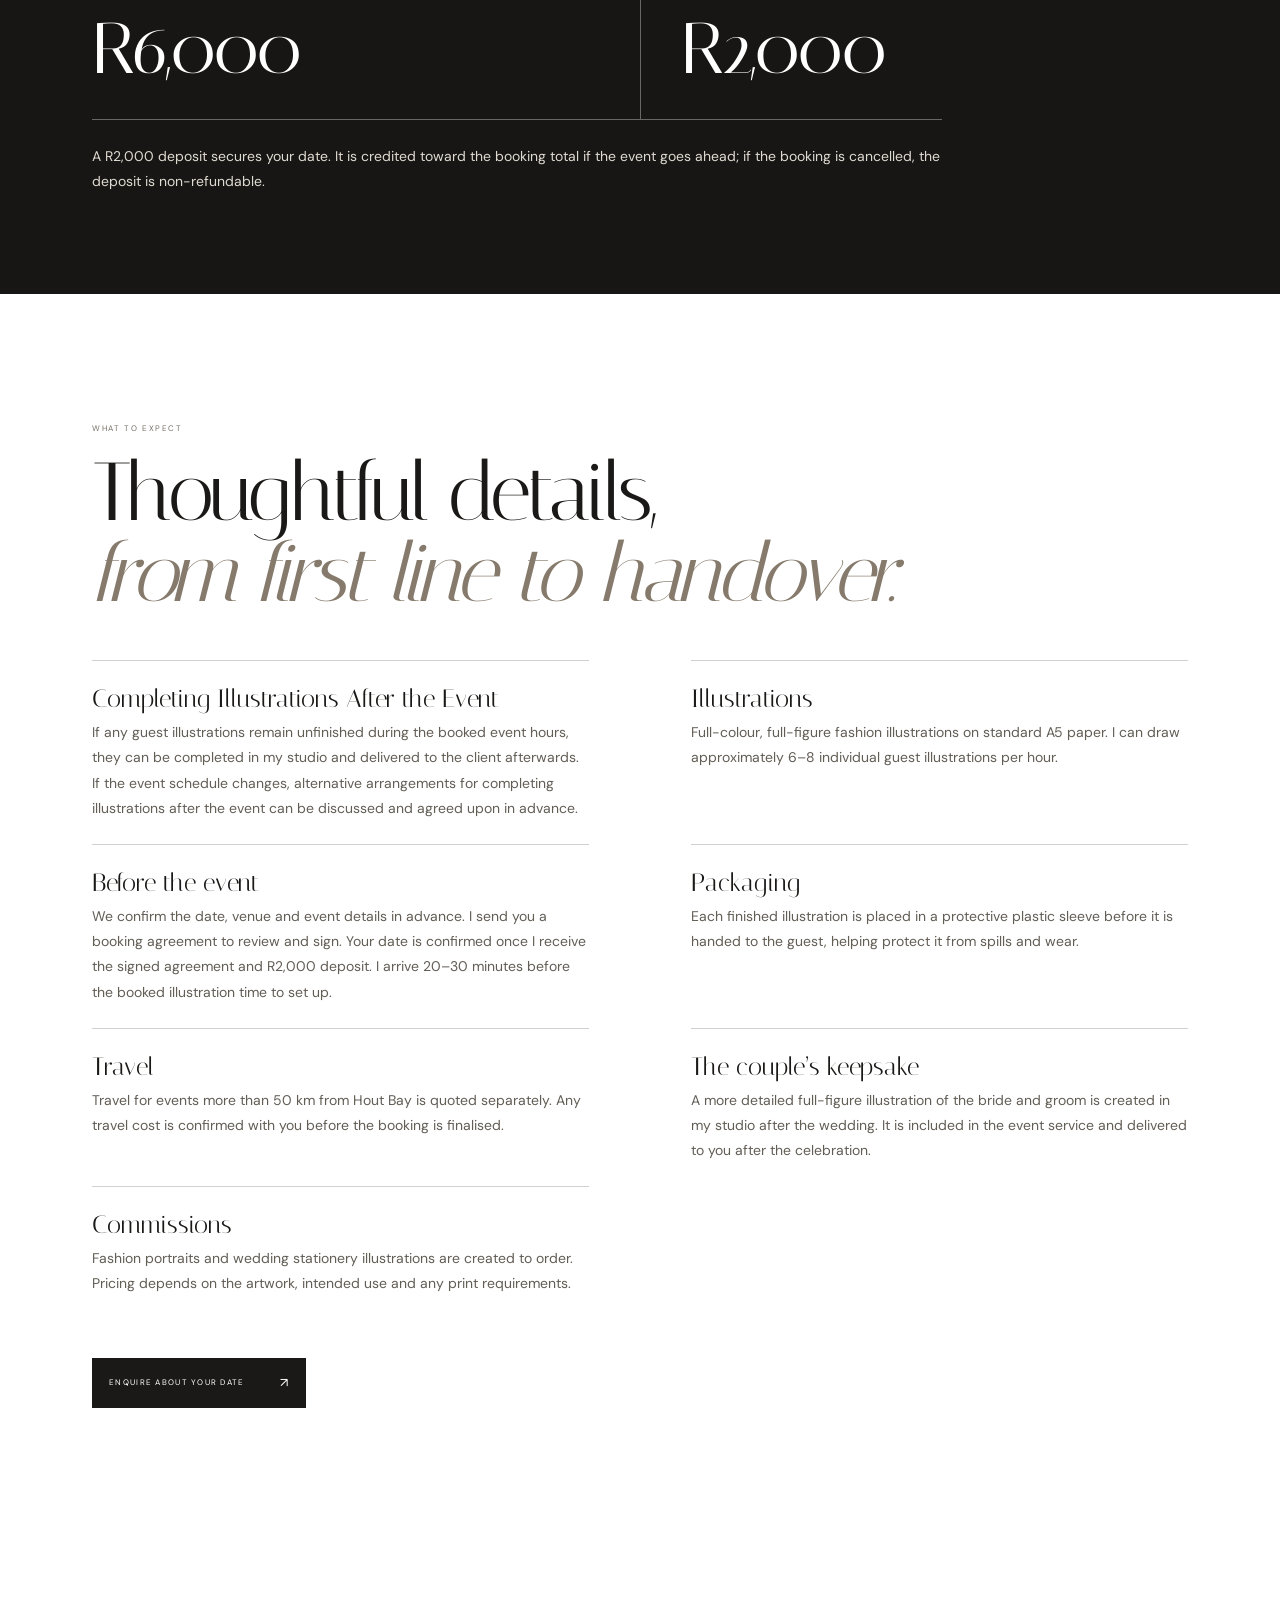
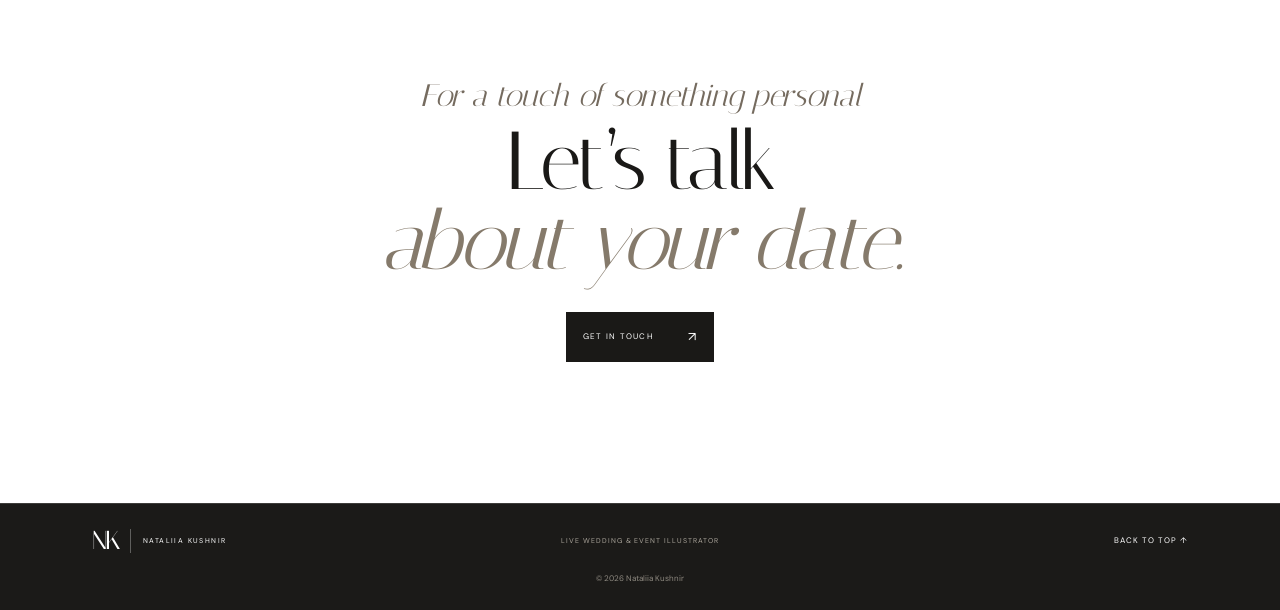
==== commit f5646dfb: "Add details about completing illustrations after the event" ====
--- a/pricing.html
+++ b/pricing.html
@@ -4,8 +4,9 @@
     <meta charset="utf-8" />
     <meta name="viewport" content="width=device-width, initial-scale=1" />
     <meta name="theme-color" content="#ffffff" />
-    <meta name="description" content="Pricing and booking information for live fashion illustration by Nataliia Kushnir." />
-    <title>Pricing Information — Nataliia Kushnir</title>
+    <meta name="description" content="Live wedding and event illustration pricing with Cape Town illustrator Nataliia Kushnir. Booking details for celebrations in South Africa and worldwide." />
+    <title>Live Wedding &amp; Event Illustration Pricing | Nataliia Kushnir</title>
+    <link rel="canonical" href="https://nataliiakushnir.com/pricing.html" />
     <link rel="preconnect" href="https://fonts.googleapis.com" />
     <link rel="preconnect" href="https://fonts.gstatic.com" crossorigin />
     <link href="https://fonts.googleapis.com/css2?family=DM+Sans:wght@400;500;600&family=Italiana&display=swap" rel="stylesheet" />
@@ -15,11 +16,11 @@
     <a class="skip-link" href="#main">Skip to content</a>
     <header class="site-header">
       <button class="menu-toggle" aria-label="Open navigation" aria-expanded="false" aria-controls="main-nav"><span></span><span></span></button>
-      <a class="brand" href="index.html#home" aria-label="Nataliia Kushnir home"><span class="brand-monogram">NK</span><span class="brand-name">NATALIIA KUSHNIR</span></a>
+      <a class="brand" href="/#home" aria-label="Nataliia Kushnir home"><span class="brand-monogram">NK</span><span class="brand-name">NATALIIA KUSHNIR</span></a>
       <nav class="main-nav" id="main-nav" aria-label="Main navigation">
-        <a href="index.html#events">Live Events</a><a href="index.html#portfolio">Portfolio</a><a href="index.html#bespoke">Bespoke</a><a href="pricing.html" aria-current="page">Pricing</a><a href="index.html#about">About</a><a href="index.html#contact">Contact</a>
+        <a href="/#events">Live Events</a><a href="/#portfolio">Portfolio</a><a href="/#bespoke">Bespoke</a><a href="pricing.html" aria-current="page">Pricing</a><a href="/#about">About</a><a href="/#contact">Contact</a>
       </nav>
-      <a class="nav-enquire" href="index.html#contact">Enquire <span>↗</span></a>
+      <a class="nav-enquire" href="/#contact">Enquire <span>↗</span></a>
     </header>
     <main id="main">
       <section class="pricing-hero">
@@ -32,16 +33,17 @@
         <p class="pricing-rate-note">A R2,000 deposit secures your date. It is credited toward the booking total if the event goes ahead; if the booking is cancelled, the deposit is non-refundable.</p>
       </section>
       <section class="pricing-practical"><p class="eyebrow">What to expect</p><h2>Thoughtful details,<br /><em>from first line to handover.</em></h2><div class="pricing-details-grid">
+        <article id="completing-illustrations"><h3>Completing Illustrations After the Event</h3><p>If any guest illustrations remain unfinished during the booked event hours, they can be completed in my studio and delivered to the client afterwards.</p><p>If the event schedule changes, alternative arrangements for completing illustrations after the event can be discussed and agreed upon in advance.</p></article>
         <article><h3>Illustrations</h3><p>Full-colour, full-figure fashion illustrations on standard A5 paper. I can draw approximately 6–8 individual guest illustrations per hour.</p></article>
         <article><h3>Before the event</h3><p>We confirm the date, venue and event details in advance. I send you a booking agreement to review and sign. Your date is confirmed once I receive the signed agreement and R2,000 deposit. I arrive 20–30 minutes before the booked illustration time to set up.</p></article>
         <article><h3>Packaging</h3><p>Each finished illustration is placed in a protective plastic sleeve before it is handed to the guest, helping protect it from spills and wear.</p></article>
         <article><h3>Travel</h3><p>Travel for events more than 50 km from Hout Bay is quoted separately. Any travel cost is confirmed with you before the booking is finalised.</p></article>
         <article><h3>The couple’s keepsake</h3><p>A more detailed full-figure illustration of the bride and groom is created in my studio after the wedding. It is included in the event service and delivered to you after the celebration.</p></article>
         <article><h3>Commissions</h3><p>Fashion portraits and wedding stationery illustrations are created to order. Pricing depends on the artwork, intended use and any print requirements.</p></article>
-      </div><a class="dark-button" href="index.html#contact">Enquire about your date <span>↗</span></a></section>
-      <section class="pricing-cta"><p class="contact-script">For a touch of something personal</p><h2>Let’s talk<br /><em>about your date.</em></h2><a class="dark-button" href="index.html#contact">Get in touch <span>↗</span></a></section>
+      </div><a class="dark-button" href="/#contact">Enquire about your date <span>↗</span></a></section>
+      <section class="pricing-cta"><p class="contact-script">For a touch of something personal</p><h2>Let’s talk<br /><em>about your date.</em></h2><a class="dark-button" href="/#contact">Get in touch <span>↗</span></a></section>
     </main>
-    <footer class="site-footer"><a class="brand" href="index.html#home"><span class="brand-monogram">NK</span><span class="brand-name">NATALIIA KUSHNIR</span></a><p>LIVE WEDDING &amp; EVENT ILLUSTRATOR</p><a href="#main">Back to top ↑</a><small>© <span id="year"></span> Nataliia Kushnir</small></footer>
+    <footer class="site-footer"><a class="brand" href="/#home"><span class="brand-monogram">NK</span><span class="brand-name">NATALIIA KUSHNIR</span></a><p>LIVE WEDDING &amp; EVENT ILLUSTRATOR</p><a href="#main">Back to top ↑</a><small>© <span id="year"></span> Nataliia Kushnir</small></footer>
     <script src="script.js"></script>
   </body>
 </html>
--- a/styles.css
+++ b/styles.css
@@ -1,3 +1,32 @@
+.guest-portraits-section { padding: clamp(80px, 10vw, 140px) var(--gutter); background: #f8f5f0; }
+.guest-portraits-intro { max-width: 640px; margin: 25px auto 0; color: #625d55; font-size: 15px; line-height: 1.85; }
+.guest-portraits-gallery { display: grid; grid-template-columns: repeat(3, minmax(0, 1fr)); gap: clamp(18px, 2.5vw, 38px); }
+.guest-portraits-gallery figure { min-width: 0; margin: 0; }
+.guest-portraits-gallery img { width: 100%; height: auto; aspect-ratio: 1086 / 1396; object-fit: contain; background: #f4f0e9; }
+.guest-portrait-scene { position: relative; width: 100%; aspect-ratio: 1086 / 1396; overflow: hidden; background: #e9dfd0; }
+.guest-portrait-scene .guest-portrait-backdrop,
+.guest-portrait-scene .guest-portrait-original { position: absolute; inset: 0; width: 100%; height: 100%; }
+.guest-portrait-scene .guest-portrait-backdrop { object-fit: cover; }
+/* Show the supplied artwork directly; only its surrounding props are clipped. */
+.guest-portrait-scene .guest-portrait-original { clip-path: inset(10.3868% 17.1271% 6.1605% 16.5746%); }
+.guest-portrait-paper-shadow { position: absolute; top: 10.3868%; right: 17.1271%; bottom: 6.1605%; left: 16.5746%; background: #fff; box-shadow: 0 4px 12px #342b2738; }
+.guest-portraits-gallery figcaption { padding: 17px 0 0; display: flex; flex-direction: column; gap: 5px; }
+.guest-portraits-gallery figcaption h3 { margin: 0 0 5px; font: 400 clamp(24px, 2.3vw, 31px)/1.2 var(--serif); }
+.guest-portraits-gallery figcaption p { margin: 5px 0 0; color: #625d55; font-size: 13px; line-height: 1.8; }
+.guest-portraits-gallery figcaption small { color: #625d55; font-size: 9px; letter-spacing: .1em; text-transform: uppercase; }
+.guest-portrait-services { display: grid; grid-template-columns: repeat(2, minmax(0, 1fr)); gap: clamp(30px, 7vw, 100px); margin-top: 65px; }
+.guest-portrait-services article { min-width: 0; padding-top: 28px; border-top: 1px solid var(--line); }
+.guest-portrait-services h3 { margin: 0 0 22px; font: 400 clamp(30px, 3.1vw, 42px)/1.15 var(--serif); }
+.guest-portrait-services article>p:not(.eyebrow) { color: #625d55; font-size: 14px; line-height: 1.85; }
+.guest-portrait-services .quiet-link { margin-top: 15px; }
+.guest-portraits-note { max-width: 700px; margin: 50px auto 0; color: #625d55; text-align: center; font-size: 13px; line-height: 1.8; }
+@media(max-width:760px) {
+  .guest-portraits-gallery, .guest-portrait-services { grid-template-columns: 1fr; }
+  .guest-portraits-gallery { gap: 35px; }
+  .guest-portraits-gallery figure { width: 100%; max-width: 480px; margin: 0 auto; }
+  .guest-portrait-services { margin-top: 45px; gap: 35px; }
+  .guest-portraits-note { margin-top: 35px; }
+}
 :root {
   --paper: #ffffff;
   --paper-light: #ffffff;
@@ -30,8 +59,12 @@
 .hero::after { content: ""; position: absolute; inset: 0; z-index: 1; background: linear-gradient(180deg, rgba(12,11,10,.27), rgba(12,11,10,.48) 55%, rgba(12,11,10,.58)); }
 .hero-media { position: absolute; inset: 0; z-index: -1; width: 100%; height: 100%; overflow: hidden; background: #1b1a18; }
 .hero-image, .hero-video { position: absolute; inset: 0; width: 100%; height: 100%; object-fit: cover; }
-.hero-image { object-position: center 42%; animation: portrait-out 1.2s ease 60s forwards; }
-.hero-video { opacity: 0; object-fit: cover; object-position: center center; animation: film-in 1.2s ease 60s forwards; background: #1b1a18; }
+.hero-image { object-position: center 42%; opacity: 1; transition: opacity .65s ease; }
+.hero-video { opacity: 0; object-fit: cover; object-position: center center; transition: opacity .65s ease; background: #1b1a18; }
+.hero-media.is-playing .hero-video { opacity: 1; }
+.hero-media.is-playing .hero-image { opacity: 0; }
+.hero-film-toggle { position: absolute; bottom: 20px; right: 20px; z-index: 4; padding: 10px 16px; background: rgba(27,26,24,.7); color: #fff; border: 1px solid rgba(255,255,255,.7); cursor: pointer; font: inherit; }
+.hero-film-toggle[hidden] { display: none; }
 @keyframes portrait-out { to { opacity: 0; visibility: hidden; } }
 @keyframes film-in { to { opacity: 1; } }
 .hero-copy { position: relative; z-index: 2; width: min(900px, 100%); padding: 25px 0 35px; text-align: center; text-shadow: 0 1px 15px rgba(0,0,0,.22); }
@@ -332,4 +365,6 @@
   *, *::before, *::after { transition: none !important; }
   .hero-image { animation: none; opacity: 1; visibility: visible; }
   .hero-video { display: none; }
-}
+  .hero-media.is-playing .hero-video { display: block; }
+  .hero-media.is-playing .hero-image { opacity: 0; }
+}
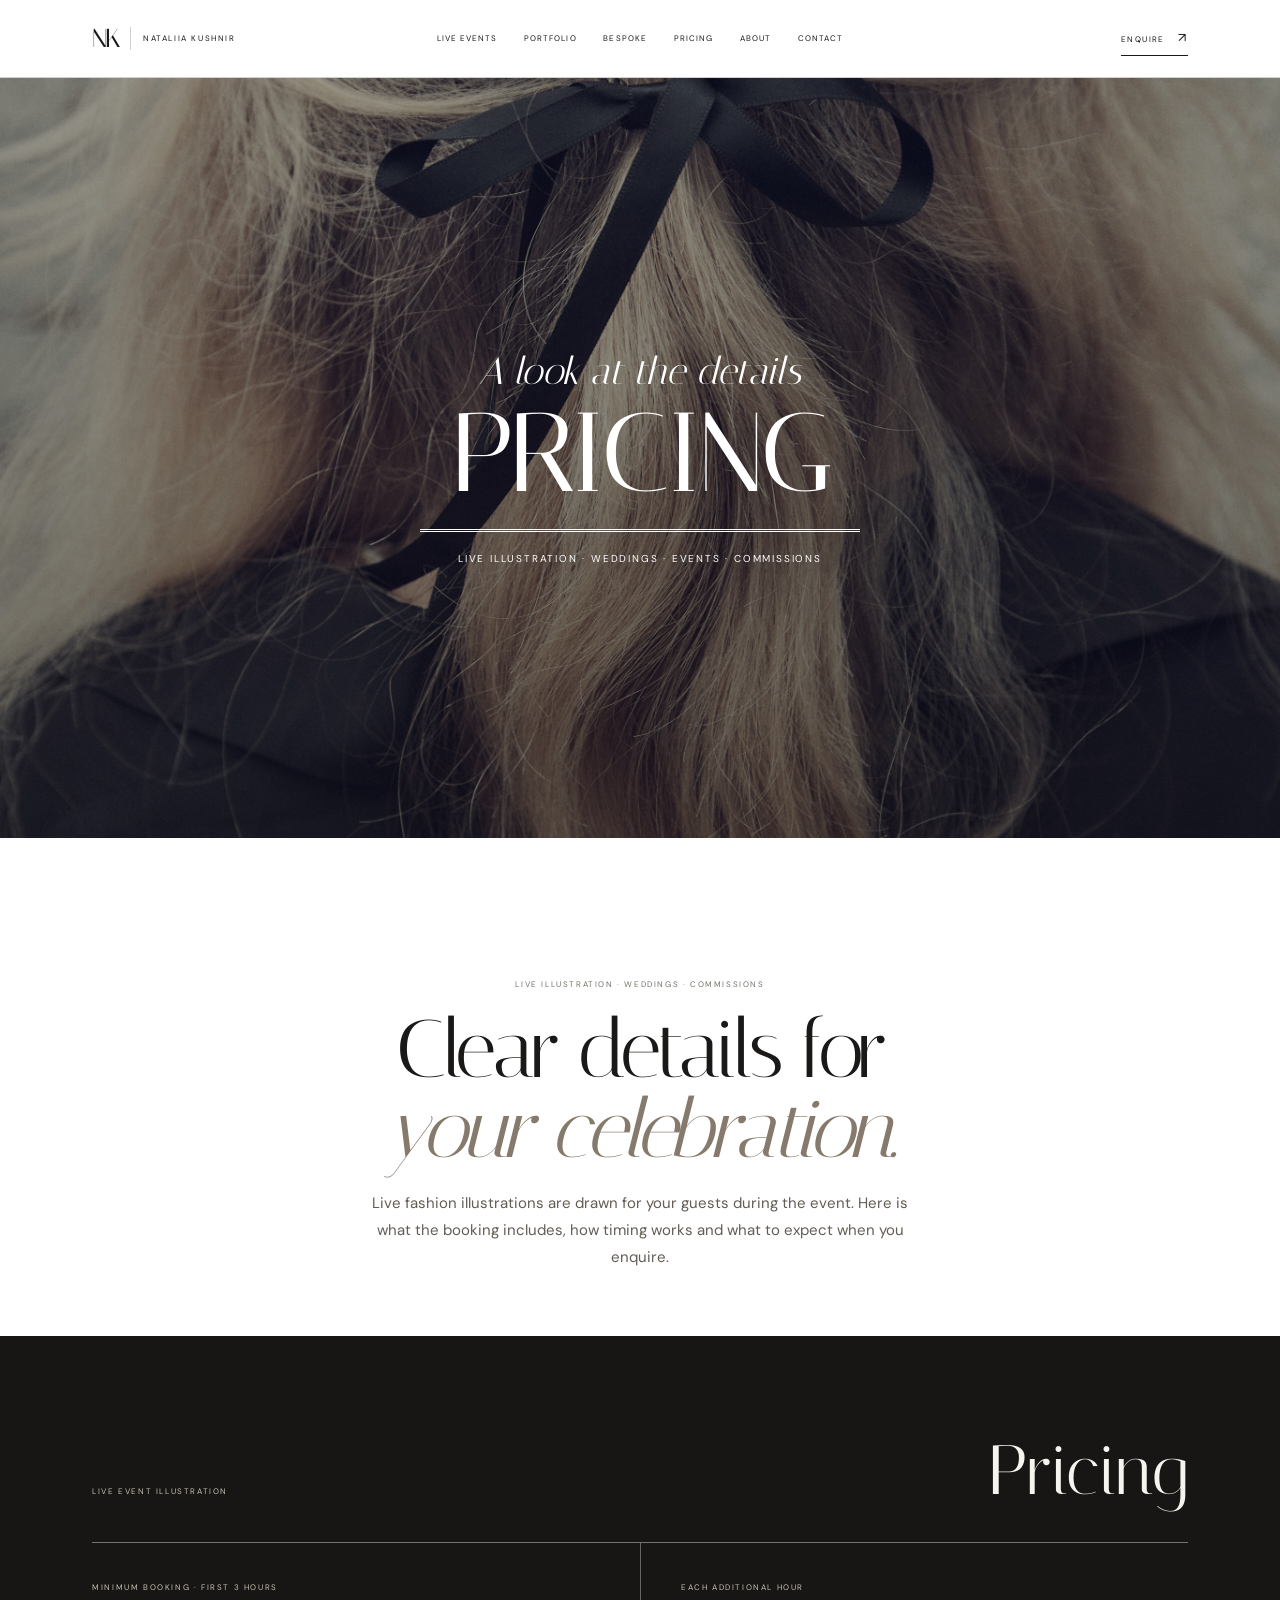
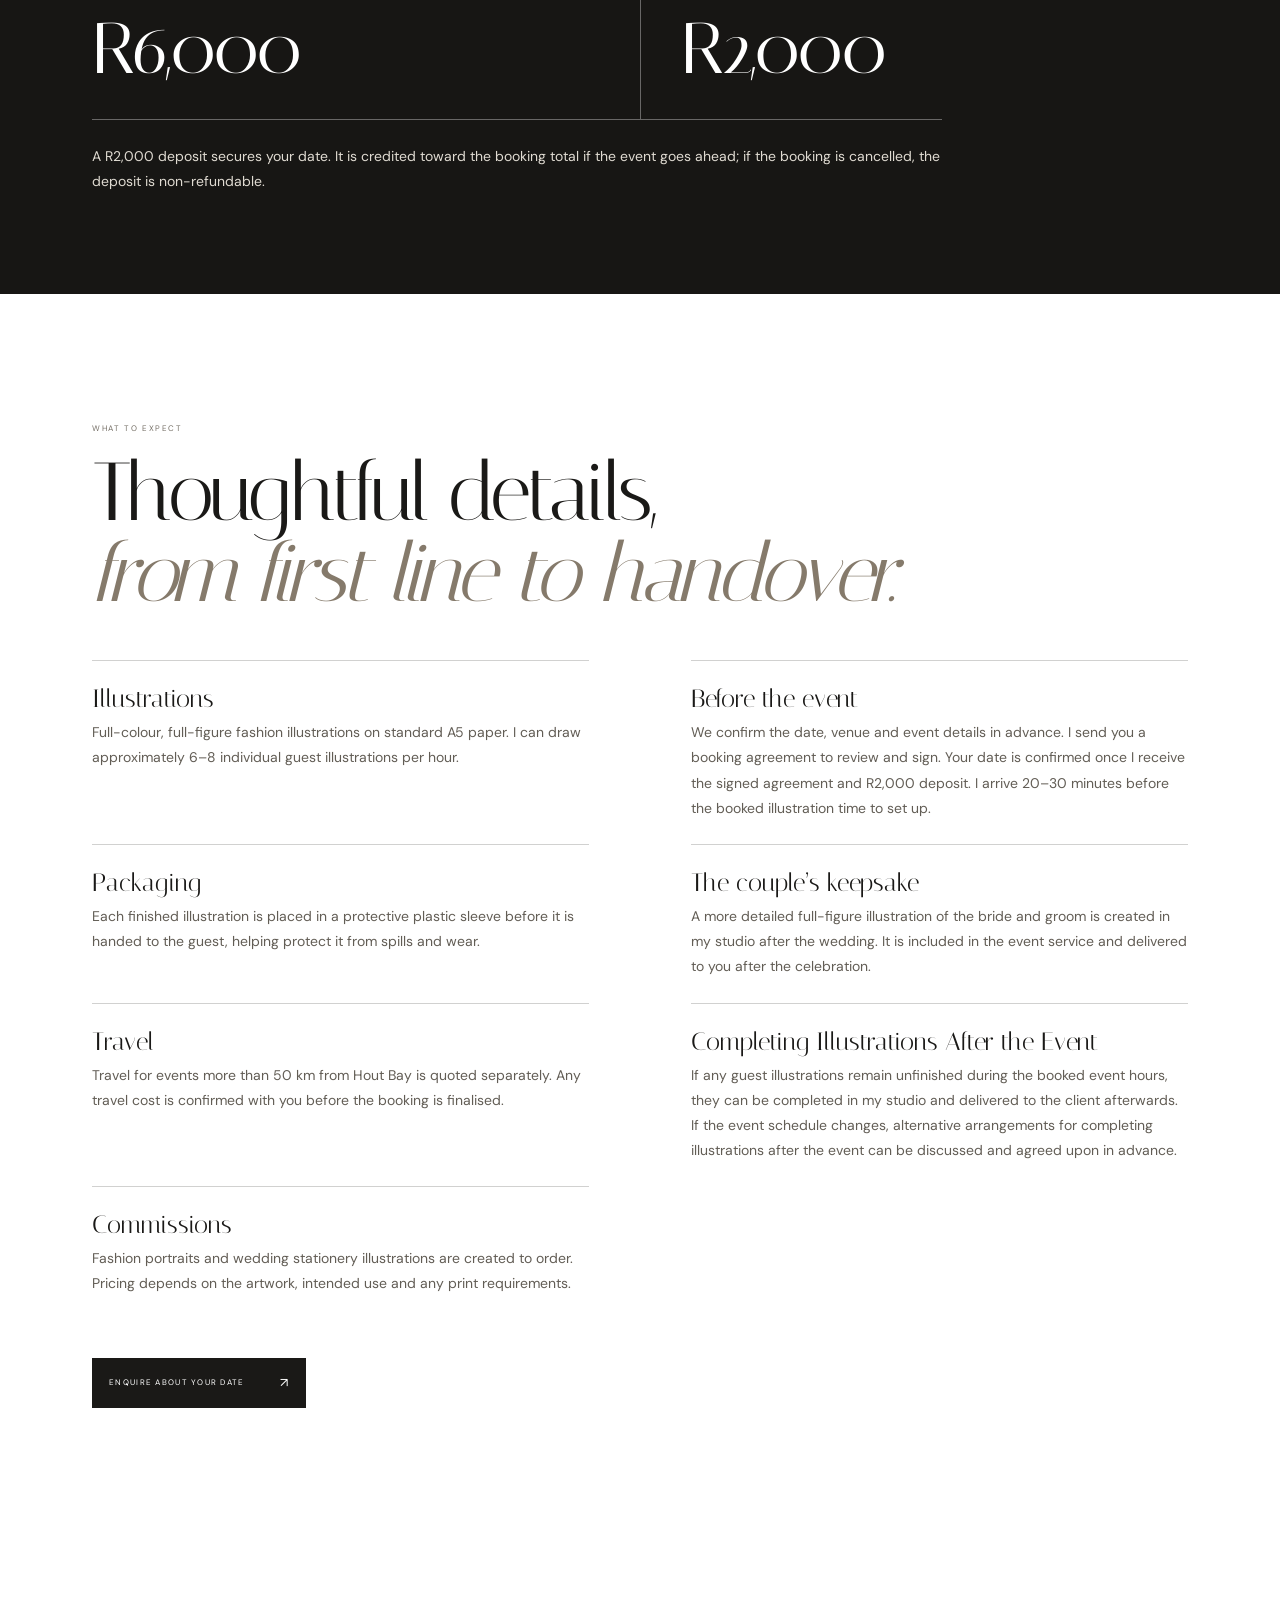
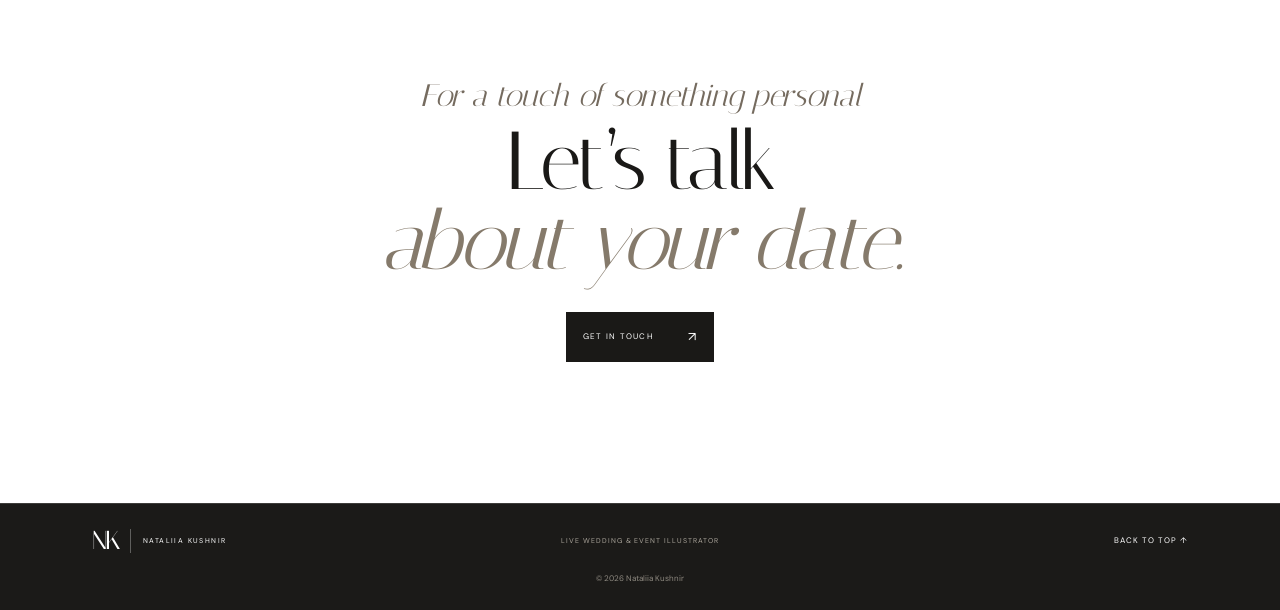
==== commit 8f3a3380: "Simplify Pricing heading and reorder event details" ====
--- a/pricing.html
+++ b/pricing.html
@@ -24,7 +24,7 @@
     </header>
     <main id="main">
       <section class="pricing-hero">
-        <div class="pricing-hero-panel"><p class="pricing-script">A look at the details</p><h1>Pricing<br />Information</h1><span class="pricing-hero-rule"></span><p>Live illustration · Weddings · Events · Commissions</p></div>
+        <div class="pricing-hero-panel"><p class="pricing-script">A look at the details</p><h1>Pricing</h1><span class="pricing-hero-rule"></span><p>Live illustration · Weddings · Events · Commissions</p></div>
       </section>
       <section class="pricing-intro"><p class="eyebrow">Live illustration · weddings · commissions</p><h2>Clear details for<br /><em>your celebration.</em></h2><p>Live fashion illustrations are drawn for your guests during the event. Here is what the booking includes, how timing works and what to expect when you enquire.</p></section>
       <section class="pricing-rates" aria-label="Live event rates">
@@ -33,12 +33,12 @@
         <p class="pricing-rate-note">A R2,000 deposit secures your date. It is credited toward the booking total if the event goes ahead; if the booking is cancelled, the deposit is non-refundable.</p>
       </section>
       <section class="pricing-practical"><p class="eyebrow">What to expect</p><h2>Thoughtful details,<br /><em>from first line to handover.</em></h2><div class="pricing-details-grid">
-        <article id="completing-illustrations"><h3>Completing Illustrations After the Event</h3><p>If any guest illustrations remain unfinished during the booked event hours, they can be completed in my studio and delivered to the client afterwards.</p><p>If the event schedule changes, alternative arrangements for completing illustrations after the event can be discussed and agreed upon in advance.</p></article>
         <article><h3>Illustrations</h3><p>Full-colour, full-figure fashion illustrations on standard A5 paper. I can draw approximately 6–8 individual guest illustrations per hour.</p></article>
         <article><h3>Before the event</h3><p>We confirm the date, venue and event details in advance. I send you a booking agreement to review and sign. Your date is confirmed once I receive the signed agreement and R2,000 deposit. I arrive 20–30 minutes before the booked illustration time to set up.</p></article>
         <article><h3>Packaging</h3><p>Each finished illustration is placed in a protective plastic sleeve before it is handed to the guest, helping protect it from spills and wear.</p></article>
+        <article><h3>The couple’s keepsake</h3><p>A more detailed full-figure illustration of the bride and groom is created in my studio after the wedding. It is included in the event service and delivered to you after the celebration.</p></article>
         <article><h3>Travel</h3><p>Travel for events more than 50 km from Hout Bay is quoted separately. Any travel cost is confirmed with you before the booking is finalised.</p></article>
-        <article><h3>The couple’s keepsake</h3><p>A more detailed full-figure illustration of the bride and groom is created in my studio after the wedding. It is included in the event service and delivered to you after the celebration.</p></article>
+        <article id="completing-illustrations"><h3>Completing Illustrations After the Event</h3><p>If any guest illustrations remain unfinished during the booked event hours, they can be completed in my studio and delivered to the client afterwards.</p><p>If the event schedule changes, alternative arrangements for completing illustrations after the event can be discussed and agreed upon in advance.</p></article>
         <article><h3>Commissions</h3><p>Fashion portraits and wedding stationery illustrations are created to order. Pricing depends on the artwork, intended use and any print requirements.</p></article>
       </div><a class="dark-button" href="/#contact">Enquire about your date <span>↗</span></a></section>
       <section class="pricing-cta"><p class="contact-script">For a touch of something personal</p><h2>Let’s talk<br /><em>about your date.</em></h2><a class="dark-button" href="/#contact">Get in touch <span>↗</span></a></section>
